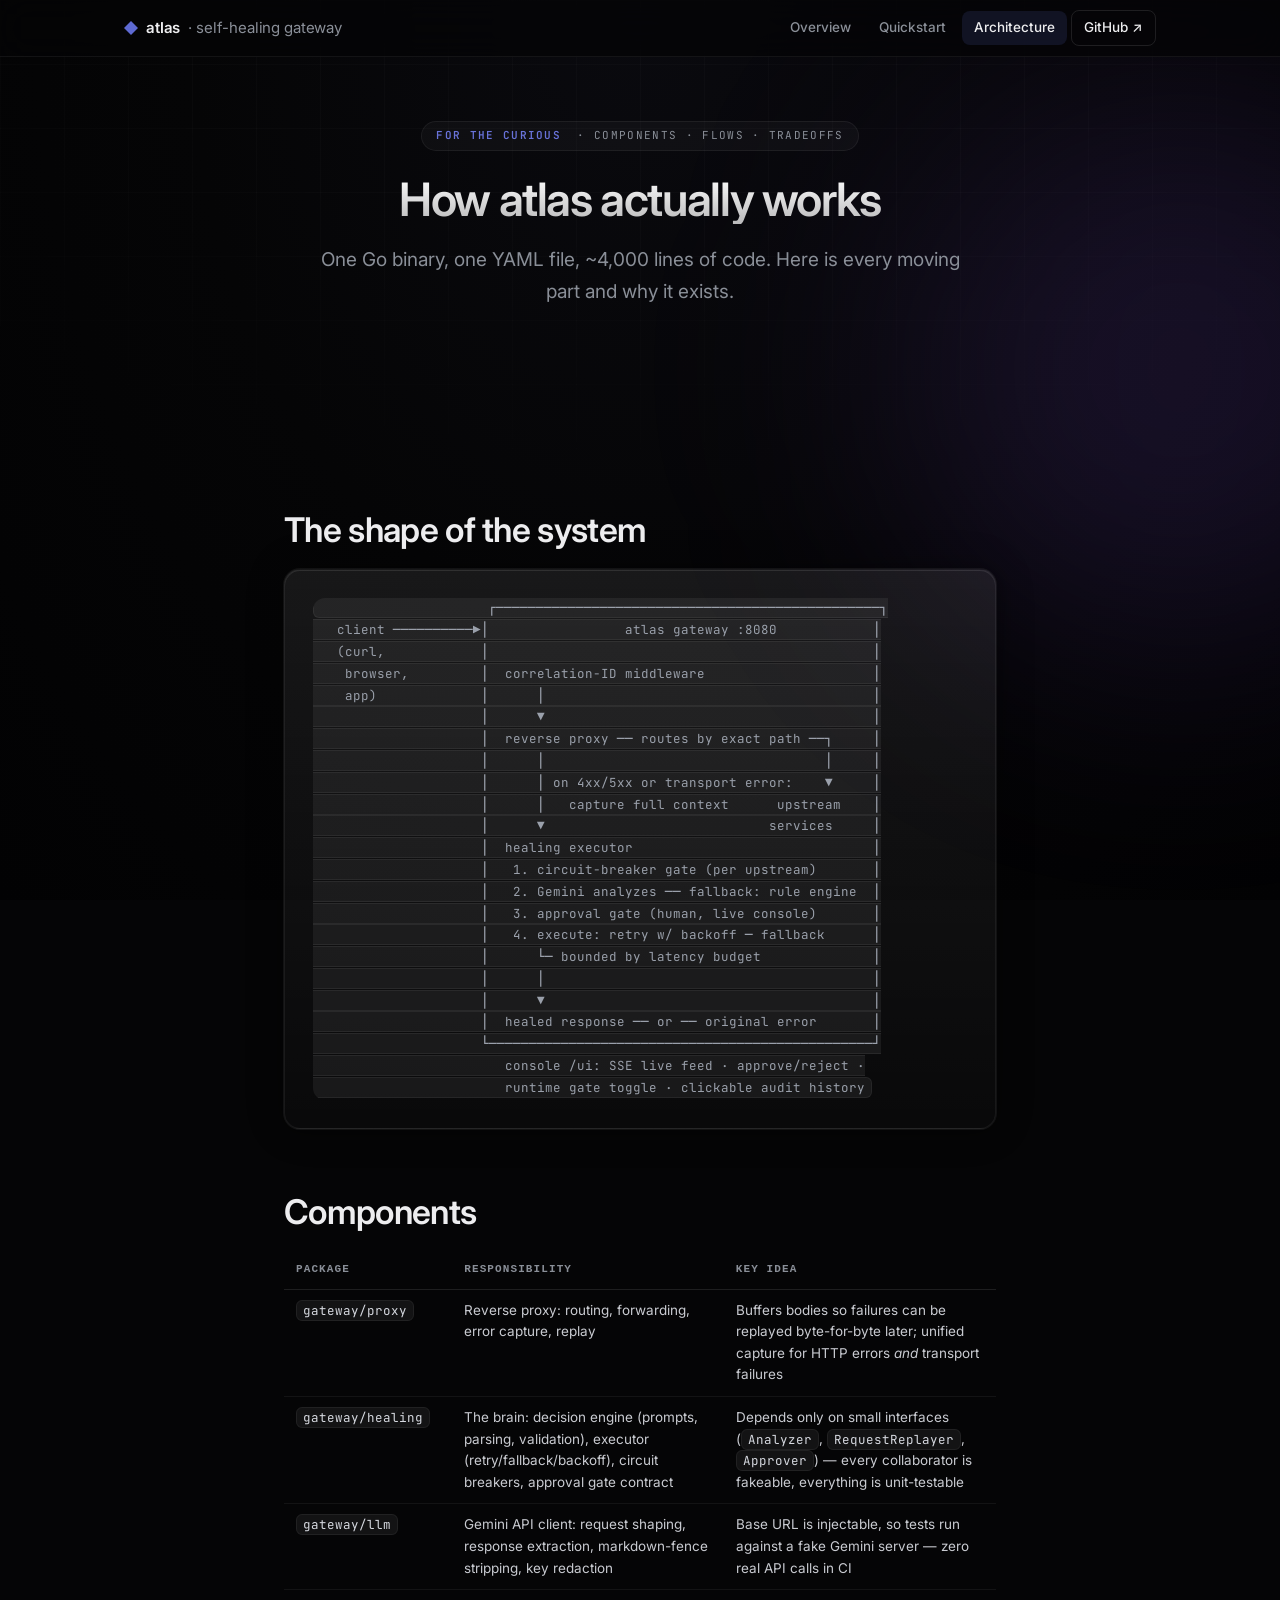
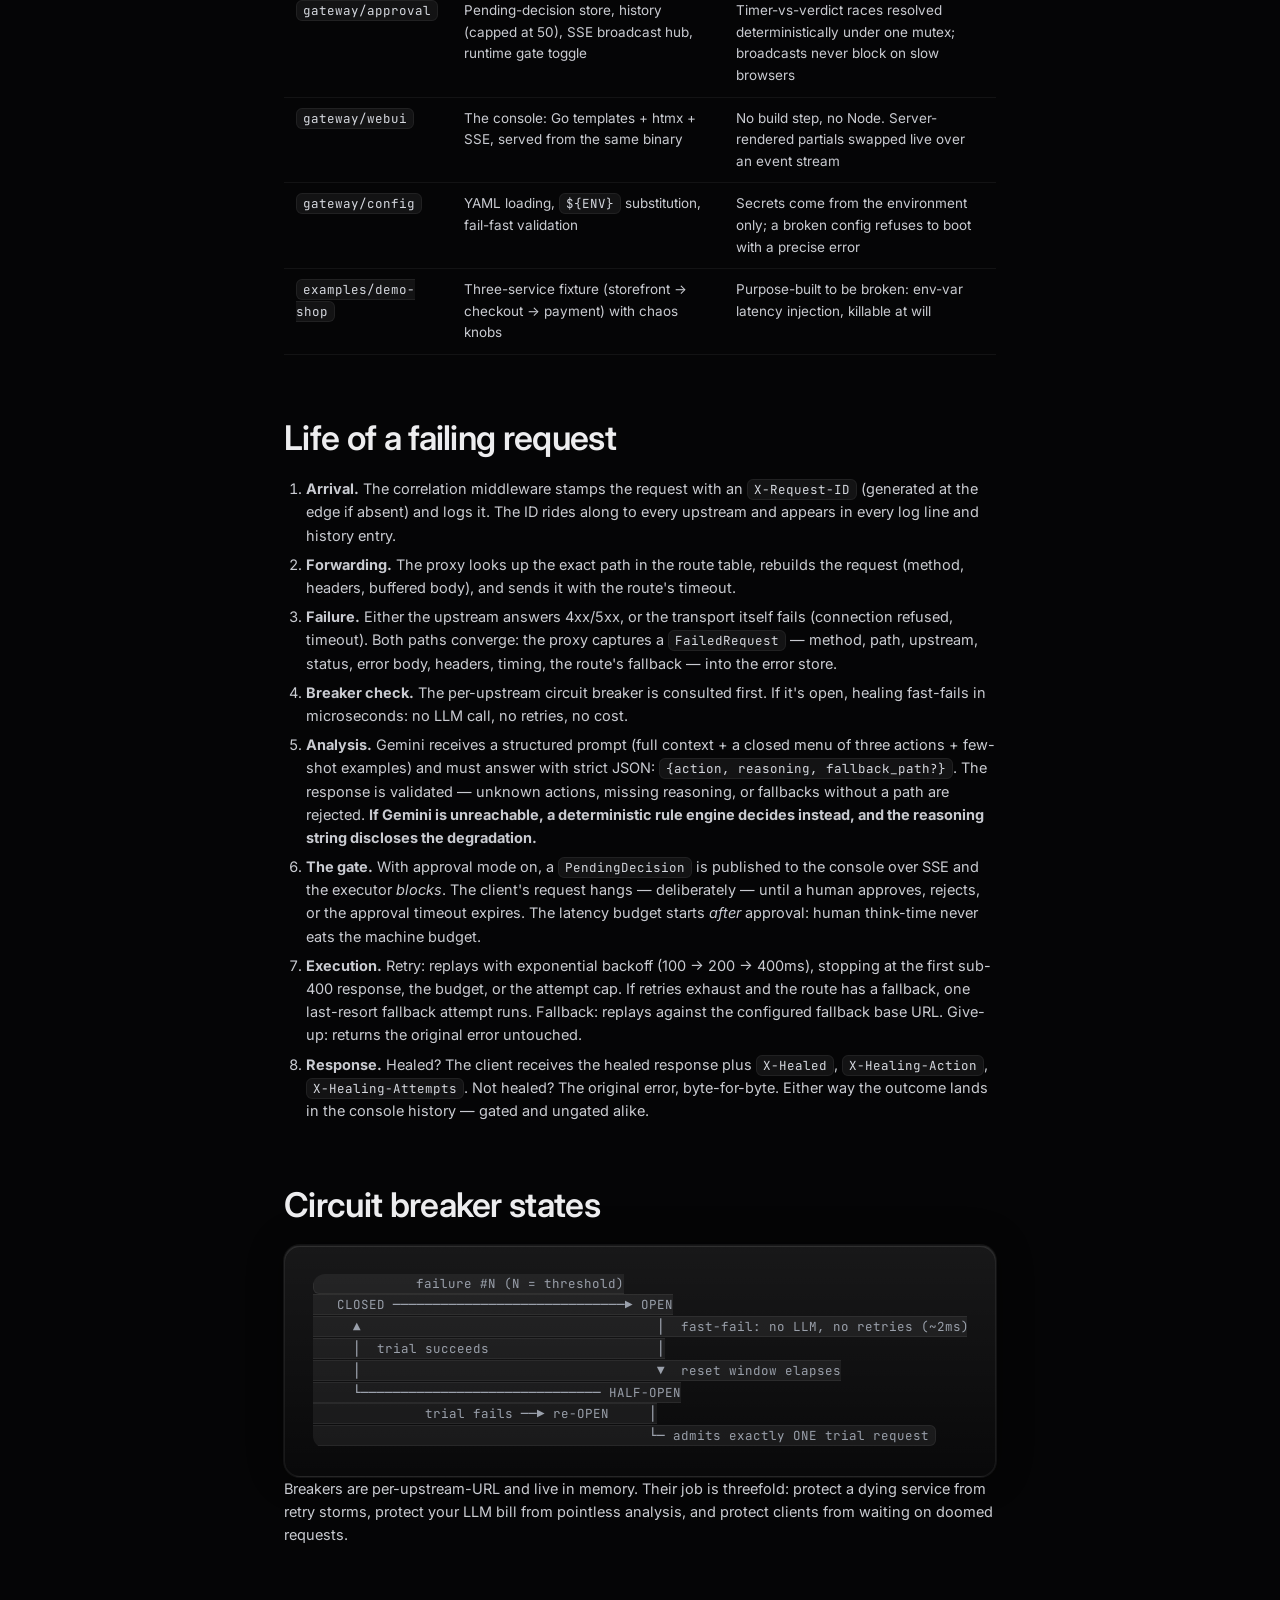
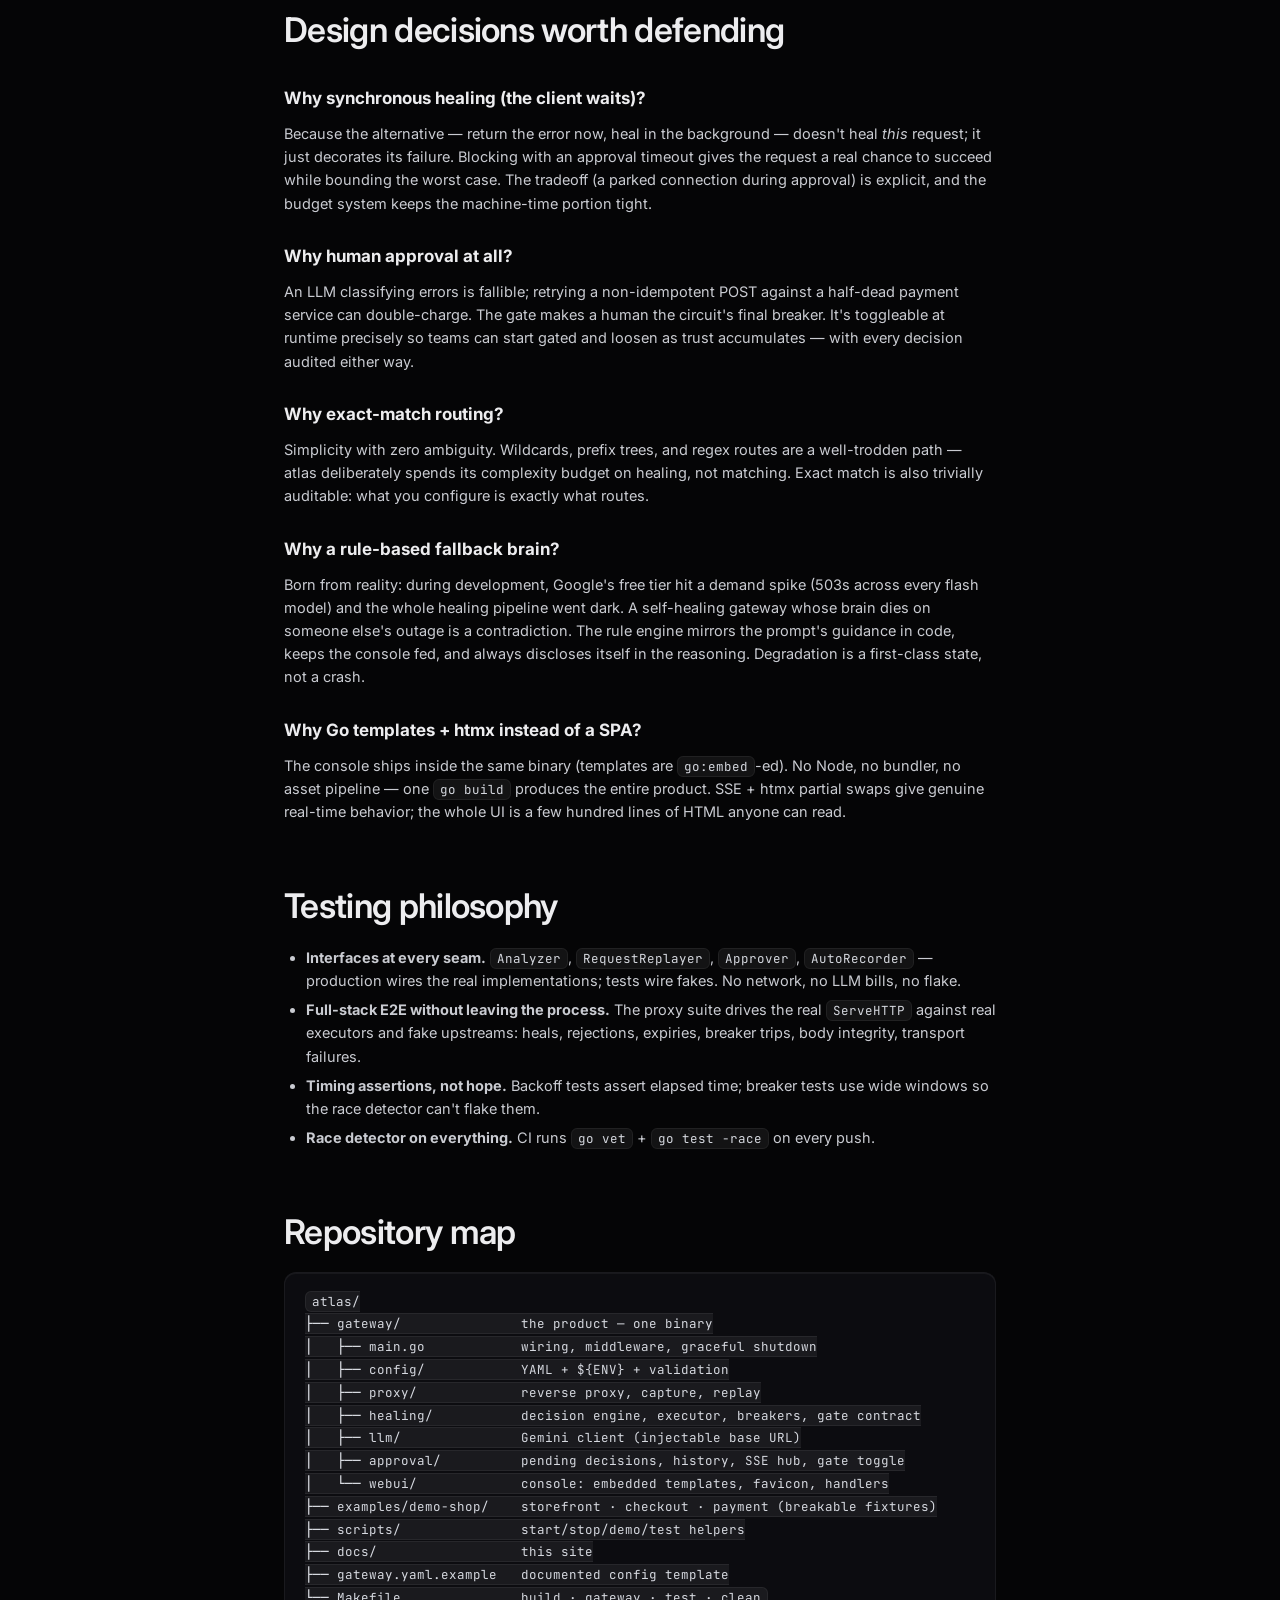
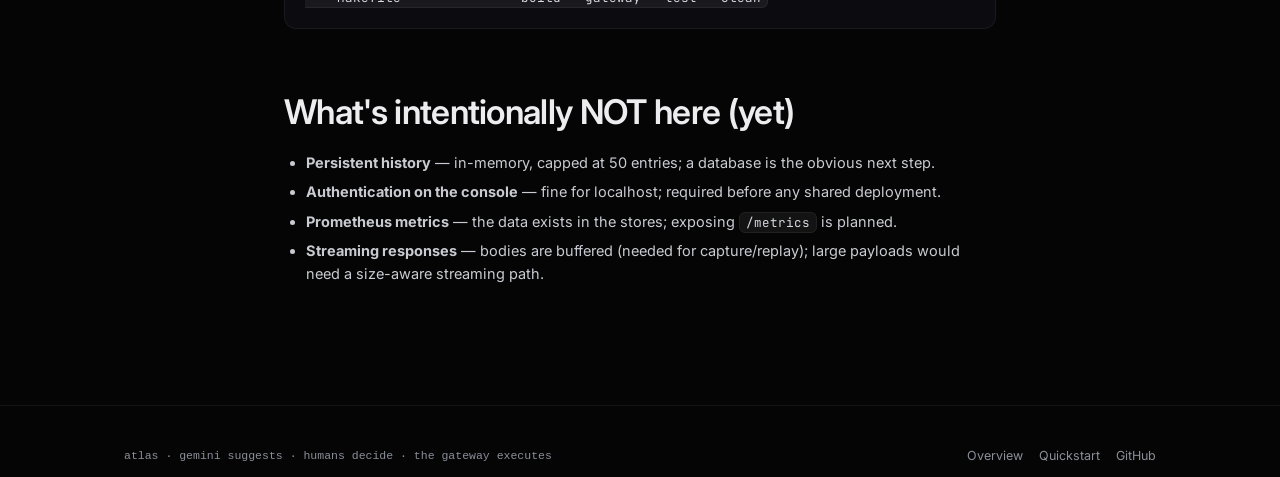
==== docs/architecture.html @ be6464c1 "add product docs site with demo video and screenshots, rewrite README, and add pages deploy workflow" ====
<!DOCTYPE html>
<html lang="en">
<head>
<meta charset="utf-8">
<meta name="viewport" content="width=device-width, initial-scale=1">
<meta name="color-scheme" content="dark">
<title>Architecture — atlas</title>
<meta name="description" content="How atlas works internally: reverse proxy, error capture, LLM analysis, the approval gate, healing execution, circuit breakers, and the design decisions behind them.">
<link rel="icon" type="image/svg+xml" href="assets/favicon.svg">
<link rel="preconnect" href="https://fonts.googleapis.com">
<link rel="preconnect" href="https://fonts.gstatic.com" crossorigin>
<link href="https://fonts.googleapis.com/css2?family=Inter:wght@400;500;600;700&family=JetBrains+Mono:wght@400;500&display=swap" rel="stylesheet">
<link rel="stylesheet" href="assets/styles.css">
</head>
<body>

<div class="blob blob-b" aria-hidden="true"></div>
<div class="grid-overlay" aria-hidden="true"></div>

<nav>
  <div class="wrap">
    <a class="brand" href="index.html">
      <svg width="14" height="14" viewBox="0 0 14 14" aria-hidden="true"><path d="M7 0 L14 7 L7 14 L0 7 Z" fill="#5E6AD2"/></svg>
      atlas <span class="dim">· self-healing gateway</span>
    </a>
    <div class="links">
      <a href="index.html">Overview</a>
      <a href="quickstart.html">Quickstart</a>
      <a href="architecture.html" class="active">Architecture</a>
      <a class="gh" href="https://github.com/RajNair06/atlas">GitHub ↗</a>
    </div>
  </div>
</nav>

<header class="hero" style="padding: 64px 0 40px">
  <div class="wrap">
    <div class="kicker"><b>for the curious</b>&nbsp;· components · flows · tradeoffs</div>
    <h1 style="font-size: clamp(30px, 4.5vw, 46px)">How atlas actually works</h1>
    <p class="sub">One Go binary, one YAML file, ~4,000 lines of code. Here is every moving part and why it exists.</p>
  </div>
</header>

<section>
  <div class="wrap prose">

    <h2>The shape of the system</h2>
    <div class="card diagram">
<pre><code>                     ┌────────────────────────────────────────────────┐
   client ──────────▶│                 atlas gateway :8080            │
   (curl,            │                                                │
    browser,         │  correlation-ID middleware                     │
    app)             │      │                                         │
                     │      ▼                                         │
                     │  reverse proxy ── routes by exact path ──┐     │
                     │      │                                   │     │
                     │      │ on 4xx/5xx or transport error:    ▼     │
                     │      │   capture full context      upstream    │
                     │      ▼                            services     │
                     │  healing executor                              │
                     │   1. circuit-breaker gate (per upstream)       │
                     │   2. Gemini analyzes ── fallback: rule engine  │
                     │   3. approval gate (human, live console)       │
                     │   4. execute: retry w/ backoff ─ fallback      │
                     │      └─ bounded by latency budget              │
                     │      │                                         │
                     │      ▼                                         │
                     │  healed response ── or ── original error       │
                     └────────────────────────────────────────────────┘
                        console /ui: SSE live feed · approve/reject ·
                        runtime gate toggle · clickable audit history</code></pre>
    </div>

    <h2>Components</h2>
    <table>
      <tr><th>Package</th><th>Responsibility</th><th>Key idea</th></tr>
      <tr><td><code>gateway/proxy</code></td><td>Reverse proxy: routing, forwarding, error capture, replay</td><td>Buffers bodies so failures can be replayed byte-for-byte later; unified capture for HTTP errors <em>and</em> transport failures</td></tr>
      <tr><td><code>gateway/healing</code></td><td>The brain: decision engine (prompts, parsing, validation), executor (retry/fallback/backoff), circuit breakers, approval gate contract</td><td>Depends only on small interfaces (<code>Analyzer</code>, <code>RequestReplayer</code>, <code>Approver</code>) — every collaborator is fakeable, everything is unit-testable</td></tr>
      <tr><td><code>gateway/llm</code></td><td>Gemini API client: request shaping, response extraction, markdown-fence stripping, key redaction</td><td>Base URL is injectable, so tests run against a fake Gemini server — zero real API calls in CI</td></tr>
      <tr><td><code>gateway/approval</code></td><td>Pending-decision store, history (capped at 50), SSE broadcast hub, runtime gate toggle</td><td>Timer-vs-verdict races resolved deterministically under one mutex; broadcasts never block on slow browsers</td></tr>
      <tr><td><code>gateway/webui</code></td><td>The console: Go templates + htmx + SSE, served from the same binary</td><td>No build step, no Node. Server-rendered partials swapped live over an event stream</td></tr>
      <tr><td><code>gateway/config</code></td><td>YAML loading, <code>${ENV}</code> substitution, fail-fast validation</td><td>Secrets come from the environment only; a broken config refuses to boot with a precise error</td></tr>
      <tr><td><code>examples/demo-shop</code></td><td>Three-service fixture (storefront → checkout → payment) with chaos knobs</td><td>Purpose-built to be broken: env-var latency injection, killable at will</td></tr>
    </table>

    <h2>Life of a failing request</h2>
    <ol>
      <li><b>Arrival.</b> The correlation middleware stamps the request with an <code>X-Request-ID</code> (generated at the edge if absent) and logs it. The ID rides along to every upstream and appears in every log line and history entry.</li>
      <li><b>Forwarding.</b> The proxy looks up the exact path in the route table, rebuilds the request (method, headers, buffered body), and sends it with the route's timeout.</li>
      <li><b>Failure.</b> Either the upstream answers 4xx/5xx, or the transport itself fails (connection refused, timeout). Both paths converge: the proxy captures a <code>FailedRequest</code> — method, path, upstream, status, error body, headers, timing, the route's fallback — into the error store.</li>
      <li><b>Breaker check.</b> The per-upstream circuit breaker is consulted first. If it's open, healing fast-fails in microseconds: no LLM call, no retries, no cost.</li>
      <li><b>Analysis.</b> Gemini receives a structured prompt (full context + a closed menu of three actions + few-shot examples) and must answer with strict JSON: <code>{action, reasoning, fallback_path?}</code>. The response is validated — unknown actions, missing reasoning, or fallbacks without a path are rejected. <b>If Gemini is unreachable, a deterministic rule engine decides instead, and the reasoning string discloses the degradation.</b></li>
      <li><b>The gate.</b> With approval mode on, a <code>PendingDecision</code> is published to the console over SSE and the executor <em>blocks</em>. The client's request hangs — deliberately — until a human approves, rejects, or the approval timeout expires. The latency budget starts <em>after</em> approval: human think-time never eats the machine budget.</li>
      <li><b>Execution.</b> Retry: replays with exponential backoff (100 → 200 → 400ms), stopping at the first sub-400 response, the budget, or the attempt cap. If retries exhaust and the route has a fallback, one last-resort fallback attempt runs. Fallback: replays against the configured fallback base URL. Give-up: returns the original error untouched.</li>
      <li><b>Response.</b> Healed? The client receives the healed response plus <code>X-Healed</code>, <code>X-Healing-Action</code>, <code>X-Healing-Attempts</code>. Not healed? The original error, byte-for-byte. Either way the outcome lands in the console history — gated and ungated alike.</li>
    </ol>

    <h2>Circuit breaker states</h2>
    <div class="card diagram">
<pre><code>            failure #N (N = threshold)
   CLOSED ─────────────────────────────▶ OPEN
     ▲                                     │  fast-fail: no LLM, no retries (~2ms)
     │  trial succeeds                     │
     │                                     ▼  reset window elapses
     └────────────────────────────── HALF-OPEN
              trial fails ──▶ re-OPEN     │
                                          └─ admits exactly ONE trial request</code></pre>
    </div>
    <p>Breakers are per-upstream-URL and live in memory. Their job is threefold: protect a dying service from retry storms, protect your LLM bill from pointless analysis, and protect clients from waiting on doomed requests.</p>

    <h2>Design decisions worth defending</h2>
    <h3>Why synchronous healing (the client waits)?</h3>
    <p>Because the alternative — return the error now, heal in the background — doesn't heal <em>this</em> request; it just decorates its failure. Blocking with an approval timeout gives the request a real chance to succeed while bounding the worst case. The tradeoff (a parked connection during approval) is explicit, and the budget system keeps the machine-time portion tight.</p>
    <h3>Why human approval at all?</h3>
    <p>An LLM classifying errors is fallible; retrying a non-idempotent POST against a half-dead payment service can double-charge. The gate makes a human the circuit's final breaker. It's toggleable at runtime precisely so teams can start gated and loosen as trust accumulates — with every decision audited either way.</p>
    <h3>Why exact-match routing?</h3>
    <p>Simplicity with zero ambiguity. Wildcards, prefix trees, and regex routes are a well-trodden path — atlas deliberately spends its complexity budget on healing, not matching. Exact match is also trivially auditable: what you configure is exactly what routes.</p>
    <h3>Why a rule-based fallback brain?</h3>
    <p>Born from reality: during development, Google's free tier hit a demand spike (503s across every flash model) and the whole healing pipeline went dark. A self-healing gateway whose brain dies on someone else's outage is a contradiction. The rule engine mirrors the prompt's guidance in code, keeps the console fed, and always discloses itself in the reasoning. Degradation is a first-class state, not a crash.</p>
    <h3>Why Go templates + htmx instead of a SPA?</h3>
    <p>The console ships inside the same binary (templates are <code>go:embed</code>-ed). No Node, no bundler, no asset pipeline — one <code>go build</code> produces the entire product. SSE + htmx partial swaps give genuine real-time behavior; the whole UI is a few hundred lines of HTML anyone can read.</p>

    <h2>Testing philosophy</h2>
    <ul>
      <li><b>Interfaces at every seam.</b> <code>Analyzer</code>, <code>RequestReplayer</code>, <code>Approver</code>, <code>AutoRecorder</code> — production wires the real implementations; tests wire fakes. No network, no LLM bills, no flake.</li>
      <li><b>Full-stack E2E without leaving the process.</b> The proxy suite drives the real <code>ServeHTTP</code> against real executors and fake upstreams: heals, rejections, expiries, breaker trips, body integrity, transport failures.</li>
      <li><b>Timing assertions, not hope.</b> Backoff tests assert elapsed time; breaker tests use wide windows so the race detector can't flake them.</li>
      <li><b>Race detector on everything.</b> CI runs <code>go vet</code> + <code>go test -race</code> on every push.</li>
    </ul>

    <h2>Repository map</h2>
<pre><code>atlas/
├── gateway/               the product — one binary
│   ├── main.go            wiring, middleware, graceful shutdown
│   ├── config/            YAML + ${ENV} + validation
│   ├── proxy/             reverse proxy, capture, replay
│   ├── healing/           decision engine, executor, breakers, gate contract
│   ├── llm/               Gemini client (injectable base URL)
│   ├── approval/          pending decisions, history, SSE hub, gate toggle
│   └── webui/             console: embedded templates, favicon, handlers
├── examples/demo-shop/    storefront · checkout · payment (breakable fixtures)
├── scripts/               start/stop/demo/test helpers
├── docs/                  this site
├── gateway.yaml.example   documented config template
└── Makefile               build · gateway · test · clean</code></pre>

    <h2>What's intentionally NOT here (yet)</h2>
    <ul>
      <li><b>Persistent history</b> — in-memory, capped at 50 entries; a database is the obvious next step.</li>
      <li><b>Authentication on the console</b> — fine for localhost; required before any shared deployment.</li>
      <li><b>Prometheus metrics</b> — the data exists in the stores; exposing <code>/metrics</code> is planned.</li>
      <li><b>Streaming responses</b> — bodies are buffered (needed for capture/replay); large payloads would need a size-aware streaming path.</li>
    </ul>

  </div>
</section>

<footer>
  <div class="wrap">
    <p>atlas · gemini suggests · humans decide · the gateway executes</p>
    <div class="links">
      <a href="index.html">Overview</a>
      <a href="quickstart.html">Quickstart</a>
      <a href="https://github.com/RajNair06/atlas">GitHub</a>
    </div>
  </div>
</footer>

</body>
</html>
---- docs/assets/styles.css ----
/* atlas docs — shared design system (Linear-inspired dark) */
:root {
  --base: #050506;
  --panel: #0a0a0f;
  --deep: #020203;
  --ink: #EDEDEF;
  --muted: #8A8F98;
  --accent: #5E6AD2;
  --accent-bright: #6872D9;
  --hairline: rgba(255, 255, 255, 0.06);
  --hairline-strong: rgba(255, 255, 255, 0.10);
  --healed: #57C98A;
  --failed: #E8736D;
  --rejected: #D9A441;
  --violet: #8B5CF6;
  --ease: cubic-bezier(.16, 1, .3, 1);
}

* { box-sizing: border-box; margin: 0; padding: 0; }

html { scroll-behavior: smooth; }

body {
  font-family: 'Inter', system-ui, -apple-system, sans-serif;
  background-color: var(--base);
  background-image: radial-gradient(ellipse at top, #0a0a0f 0%, #050506 50%, #020203 100%);
  background-attachment: fixed;
  color: var(--ink);
  line-height: 1.6;
  -webkit-font-smoothing: antialiased;
}

/* ambient blobs */
.blob { position: fixed; border-radius: 9999px; filter: blur(130px); pointer-events: none; z-index: 0; }
.blob-a { width: 640px; height: 640px; top: -220px; left: -140px; background: rgba(94,106,210,.20); animation: float-a 9s ease-in-out infinite alternate; }
.blob-b { width: 560px; height: 560px; top: 10%; right: -180px; background: rgba(139,92,246,.14); animation: float-b 10s ease-in-out infinite alternate; }
@keyframes float-a { to { transform: translate3d(48px, 32px, 0) scale(1.06); } }
@keyframes float-b { to { transform: translate3d(-40px, 48px, 0) scale(1.04); } }

.grid-overlay {
  position: fixed; inset: 0; z-index: 0; pointer-events: none;
  background-image:
    linear-gradient(rgba(255,255,255,0.02) 1px, transparent 1px),
    linear-gradient(90deg, rgba(255,255,255,0.02) 1px, transparent 1px);
  background-size: 64px 64px;
  -webkit-mask-image: radial-gradient(ellipse 90% 60% at 50% 0%, black 40%, transparent 100%);
  mask-image: radial-gradient(ellipse 90% 60% at 50% 0%, black 40%, transparent 100%);
}

.wrap { position: relative; z-index: 1; max-width: 1080px; margin: 0 auto; padding: 0 24px; }

/* nav */
nav {
  position: sticky; top: 0; z-index: 40;
  border-bottom: 1px solid var(--hairline);
  background: rgba(5,5,6,.72);
  backdrop-filter: blur(16px); -webkit-backdrop-filter: blur(16px);
}
nav .wrap { display: flex; align-items: center; gap: 20px; height: 56px; }
.brand { display: flex; align-items: center; gap: 8px; font-weight: 600; font-size: 15px; letter-spacing: -0.01em; text-decoration: none; color: var(--ink); }
.brand span.dim { color: var(--muted); font-weight: 400; }
nav .links { margin-left: auto; display: flex; gap: 4px; align-items: center; }
nav .links a {
  color: var(--muted); text-decoration: none; font-size: 13.5px; font-weight: 500;
  padding: 6px 12px; border-radius: 8px; transition: color .2s var(--ease), background .2s var(--ease);
}
nav .links a:hover { color: var(--ink); background: rgba(255,255,255,.05); }
nav .links a.active { color: var(--ink); background: rgba(94,106,210,.14); }
nav .gh {
  border: 1px solid var(--hairline-strong); color: var(--ink) !important;
}

/* hero */
header.hero { padding: 96px 0 72px; text-align: center; }
.kicker {
  display: inline-flex; align-items: center; gap: 8px;
  font-family: ui-monospace, 'JetBrains Mono', monospace; font-size: 11px; letter-spacing: .12em; text-transform: uppercase;
  color: var(--muted); border: 1px solid var(--hairline); border-radius: 9999px; padding: 5px 14px; margin-bottom: 24px;
  background: rgba(255,255,255,.03);
}
.kicker b { color: var(--accent-bright); font-weight: 600; }
h1 {
  font-size: clamp(36px, 6vw, 64px); font-weight: 600; letter-spacing: -0.03em; line-height: 1.08;
  background: linear-gradient(180deg, #fff 0%, rgba(255,255,255,.72) 100%);
  -webkit-background-clip: text; background-clip: text; color: transparent;
  max-width: 850px; margin: 0 auto 20px;
}
h1 em {
  font-style: normal;
  background: linear-gradient(90deg, #7C87E8, #A78BFA, #7C87E8);
  -webkit-background-clip: text; background-clip: text; color: transparent;
}
.sub { color: var(--muted); font-size: clamp(16px, 2vw, 19px); max-width: 640px; margin: 0 auto 36px; line-height: 1.65; }
.cta-row { display: flex; gap: 12px; justify-content: center; flex-wrap: wrap; }
.btn {
  display: inline-flex; align-items: center; gap: 8px; text-decoration: none;
  font-size: 14px; font-weight: 500; padding: 11px 22px; border-radius: 10px;
  transition: transform .2s var(--ease), box-shadow .25s var(--ease), background .2s var(--ease);
}
.btn:active { transform: scale(.98); }
.btn-primary {
  background: var(--accent); color: #fff;
  box-shadow: 0 0 0 1px rgba(94,106,210,.5), 0 4px 12px rgba(94,106,210,.3), inset 0 1px 0 rgba(255,255,255,.2);
}
.btn-primary:hover { background: var(--accent-bright); box-shadow: 0 0 0 1px rgba(94,106,210,.6), 0 6px 18px rgba(94,106,210,.4), inset 0 1px 0 rgba(255,255,255,.2); }
.btn-ghost { background: rgba(255,255,255,.05); color: var(--ink); border: 1px solid var(--hairline); }
.btn-ghost:hover { background: rgba(255,255,255,.08); border-color: var(--hairline-strong); }

.chips { display: flex; gap: 8px; justify-content: center; flex-wrap: wrap; margin-top: 40px; }
.chip {
  font-family: ui-monospace, monospace; font-size: 11px; color: var(--muted);
  background: rgba(255,255,255,.04); border: 1px solid var(--hairline);
  padding: 4px 12px; border-radius: 9999px;
}

/* sections */
section { padding: 64px 0; border-top: 1px solid var(--hairline); }
section:first-of-type { border-top: none; }
h2 { font-size: clamp(24px, 3.4vw, 34px); font-weight: 600; letter-spacing: -0.02em; margin-bottom: 12px; }
h2 .num { font-family: ui-monospace, monospace; font-size: 13px; color: var(--accent-bright); letter-spacing: .1em; display: block; margin-bottom: 10px; text-transform: uppercase; }
.lede { color: var(--muted); max-width: 640px; margin-bottom: 36px; font-size: 15.5px; }

/* cards */
.card {
  background: linear-gradient(180deg, rgba(255,255,255,.08), rgba(255,255,255,.02));
  border: 1px solid var(--hairline); border-radius: 16px;
  box-shadow: 0 0 0 1px rgba(255,255,255,.06), 0 2px 20px rgba(0,0,0,.4), 0 0 40px rgba(0,0,0,.2), inset 0 1px 0 rgba(255,255,255,.1);
  transition: border-color .25s var(--ease), transform .25s var(--ease), box-shadow .25s var(--ease);
}
.card:hover { border-color: var(--hairline-strong); transform: translateY(-3px); box-shadow: 0 0 0 1px rgba(255,255,255,.1), 0 8px 40px rgba(0,0,0,.5), 0 0 80px rgba(94,106,210,.08), inset 0 1px 0 rgba(255,255,255,.1); }

/* video + screenshots */
.video-frame { padding: 10px; border-radius: 20px; }
.video-frame video { width: 100%; border-radius: 12px; display: block; border: 1px solid var(--hairline); background: #000; }
.shot-grid { display: grid; grid-template-columns: repeat(12, 1fr); gap: 16px; margin-top: 24px; }
.shot { overflow: hidden; }
.shot img { width: 100%; display: block; border-radius: 12px; border: 1px solid var(--hairline); }
.shot .cap { padding: 14px 16px 4px; }
.shot .cap b { display: block; font-size: 13.5px; margin-bottom: 3px; }
.shot .cap span { font-size: 12.5px; color: var(--muted); }
.shot-hero { grid-column: span 12; }
.shot-half { grid-column: span 6; }
@media (max-width: 760px) { .shot-half { grid-column: span 12; } }

/* steps */
.steps { display: grid; grid-template-columns: repeat(auto-fit, minmax(220px, 1fr)); gap: 16px; }
.step { padding: 24px; }
.step .n {
  width: 30px; height: 30px; border-radius: 9px; display: flex; align-items: center; justify-content: center;
  background: rgba(94,106,210,.15); border: 1px solid rgba(94,106,210,.35); color: #A5ACF5;
  font-family: ui-monospace, monospace; font-size: 13px; font-weight: 600; margin-bottom: 14px;
}
.step b { display: block; font-size: 14.5px; margin-bottom: 6px; }
.step p { font-size: 13px; color: var(--muted); line-height: 1.6; }

/* feature grid */
.features { display: grid; grid-template-columns: repeat(auto-fit, minmax(280px, 1fr)); gap: 16px; }
.feature { padding: 24px; }
.feature .ico { font-size: 20px; margin-bottom: 12px; display: block; }
.feature b { display: block; font-size: 14.5px; margin-bottom: 6px; }
.feature p { font-size: 13px; color: var(--muted); }

/* plain english / analogy */
.analogy { padding: 32px; display: grid; grid-template-columns: 1fr 1fr; gap: 28px; }
@media (max-width: 760px) { .analogy { grid-template-columns: 1fr; } }
.analogy h3 { font-size: 15px; margin-bottom: 12px; color: var(--accent-bright); font-family: ui-monospace, monospace; text-transform: uppercase; letter-spacing: .1em; font-weight: 500; }
.analogy p { font-size: 14px; color: var(--muted); margin-bottom: 10px; }
.analogy b { color: var(--ink); }

/* stats */
.stats { display: grid; grid-template-columns: repeat(auto-fit, minmax(150px, 1fr)); gap: 16px; }
.stat { padding: 24px; text-align: center; }
.stat b { display: block; font-size: 30px; font-weight: 600; letter-spacing: -0.02em; background: linear-gradient(180deg,#fff,rgba(255,255,255,.7)); -webkit-background-clip: text; background-clip: text; color: transparent; }
.stat span { font-size: 12px; color: var(--muted); font-family: ui-monospace, monospace; text-transform: uppercase; letter-spacing: .08em; }

/* prose (quickstart/architecture) */
.prose { max-width: 760px; }
.prose h2 { margin-top: 56px; }
.prose h3 { font-size: 17px; margin: 28px 0 10px; }
.prose p { color: #C9CBD1; font-size: 14.5px; margin-bottom: 14px; }
.prose ul, .prose ol { color: #C9CBD1; font-size: 14.5px; margin: 0 0 16px 22px; }
.prose li { margin-bottom: 6px; }
.prose a { color: var(--accent-bright); text-decoration: none; }
.prose a:hover { text-decoration: underline; }
.prose code { font-family: ui-monospace, 'JetBrains Mono', monospace; font-size: 12.5px; background: rgba(255,255,255,.06); border: 1px solid var(--hairline); padding: 1px 6px; border-radius: 6px; color: #D6D9E0; }
pre {
  background: #0c0c10; border: 1px solid var(--hairline); border-radius: 12px;
  padding: 18px 20px; overflow-x: auto; margin: 0 0 20px;
  box-shadow: inset 0 1px 0 rgba(255,255,255,.05);
}
pre code { background: none; border: none; padding: 0; font-size: 12.8px; line-height: 1.7; color: #D6D9E0; }
pre .c { color: #6b7078; }
pre .k { color: #A5ACF5; }

/* tables */
table { width: 100%; border-collapse: collapse; margin: 0 0 24px; font-size: 13.5px; }
th { text-align: left; font-family: ui-monospace, monospace; font-size: 11px; text-transform: uppercase; letter-spacing: .1em; color: var(--muted); padding: 10px 12px; border-bottom: 1px solid var(--hairline-strong); }
td { padding: 10px 12px; border-bottom: 1px solid var(--hairline); color: #C9CBD1; vertical-align: top; }
td code { font-size: 12px; }

/* callout */
.note {
  border-left: 2px solid var(--accent); background: rgba(94,106,210,.07);
  border-radius: 0 12px 12px 0; padding: 14px 18px; margin: 0 0 20px;
  font-size: 13.5px; color: #C9CBD1;
}
.note b { color: var(--ink); }

/* diagram */
.diagram { padding: 28px; overflow-x: auto; }
.diagram pre { background: none; border: none; box-shadow: none; padding: 0; margin: 0; }
.diagram pre code { color: #9AA0AB; font-size: 12.5px; line-height: 1.55; }

/* footer */
footer { border-top: 1px solid var(--hairline); padding: 40px 0 56px; margin-top: 40px; }
footer .wrap { display: flex; justify-content: space-between; gap: 16px; flex-wrap: wrap; align-items: center; }
footer p { font-family: ui-monospace, monospace; font-size: 11.5px; color: var(--muted); }
footer .links { display: flex; gap: 16px; }
footer a { color: var(--muted); font-size: 12.5px; text-decoration: none; }
footer a:hover { color: var(--ink); }

@media (prefers-reduced-motion: reduce) {
  .blob-a, .blob-b { animation: none; }
  * { transition-duration: .01ms !important; animation-duration: .01ms !important; }
}
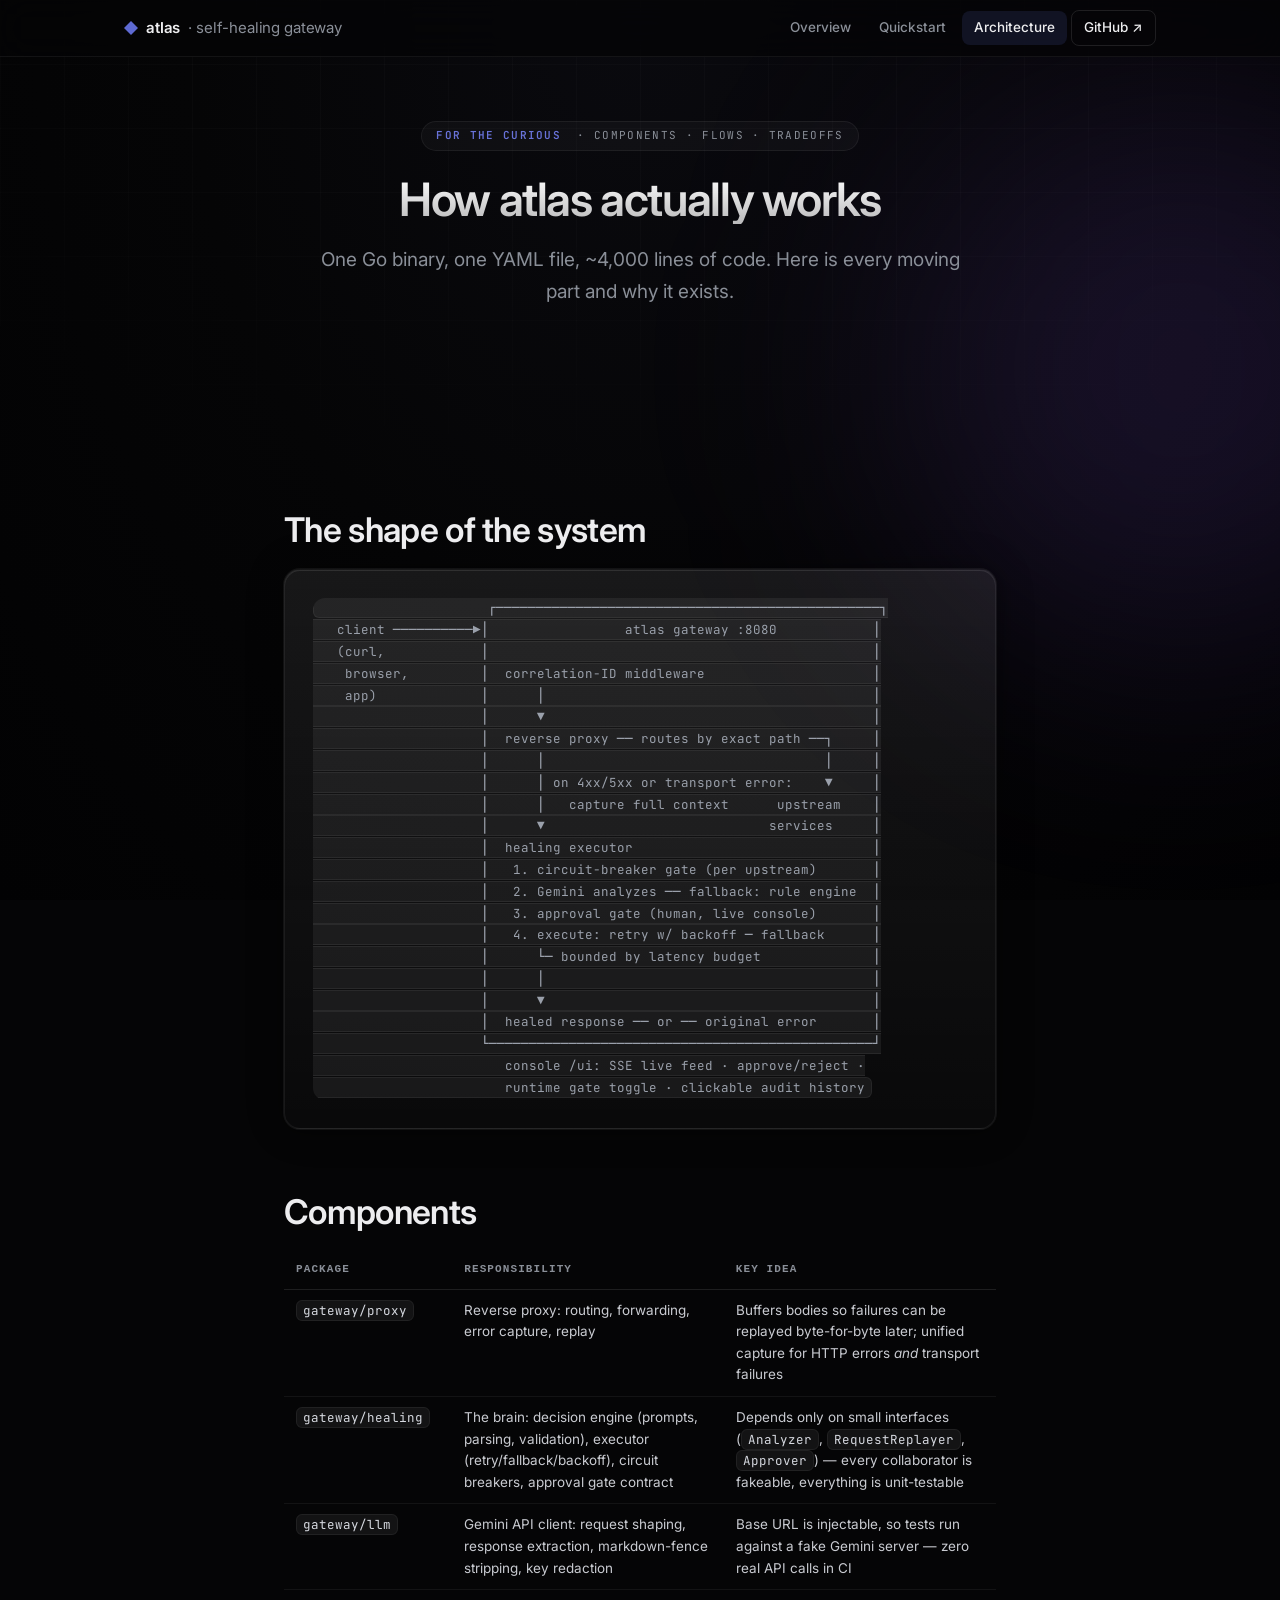
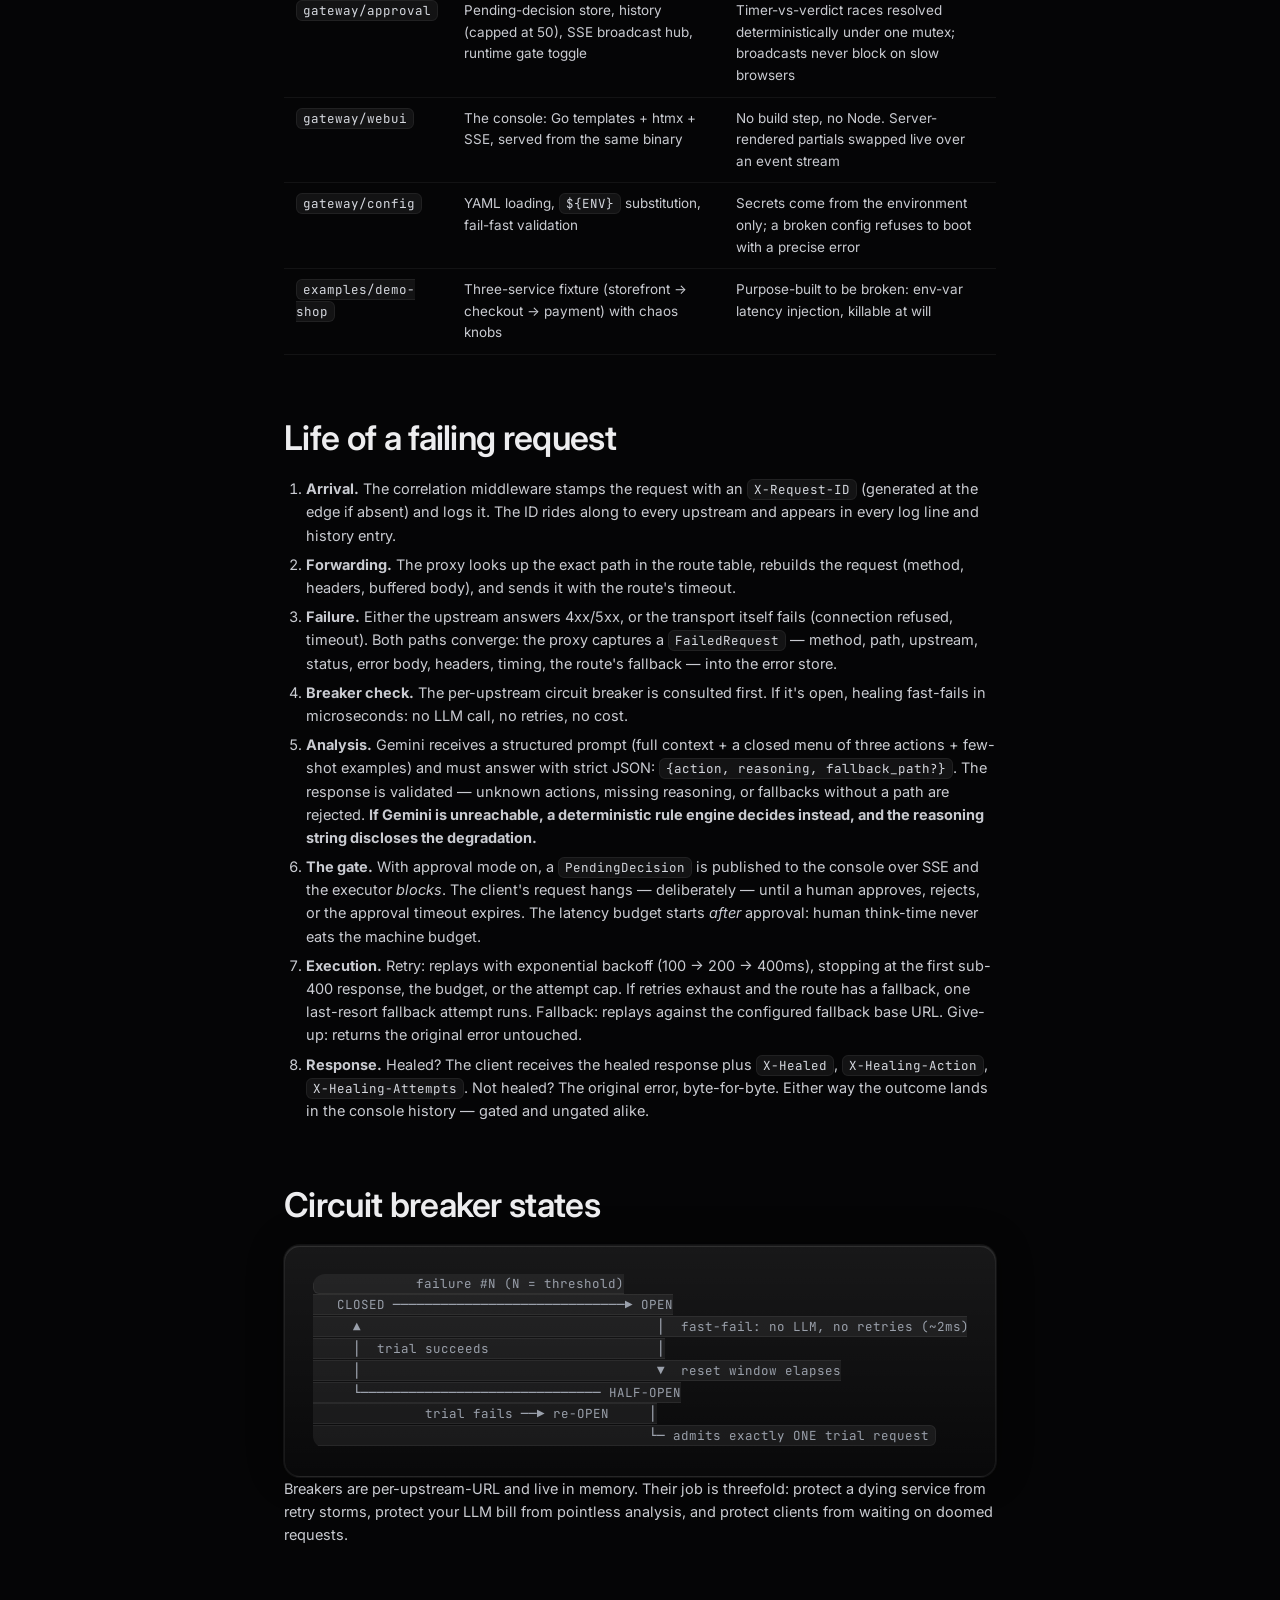
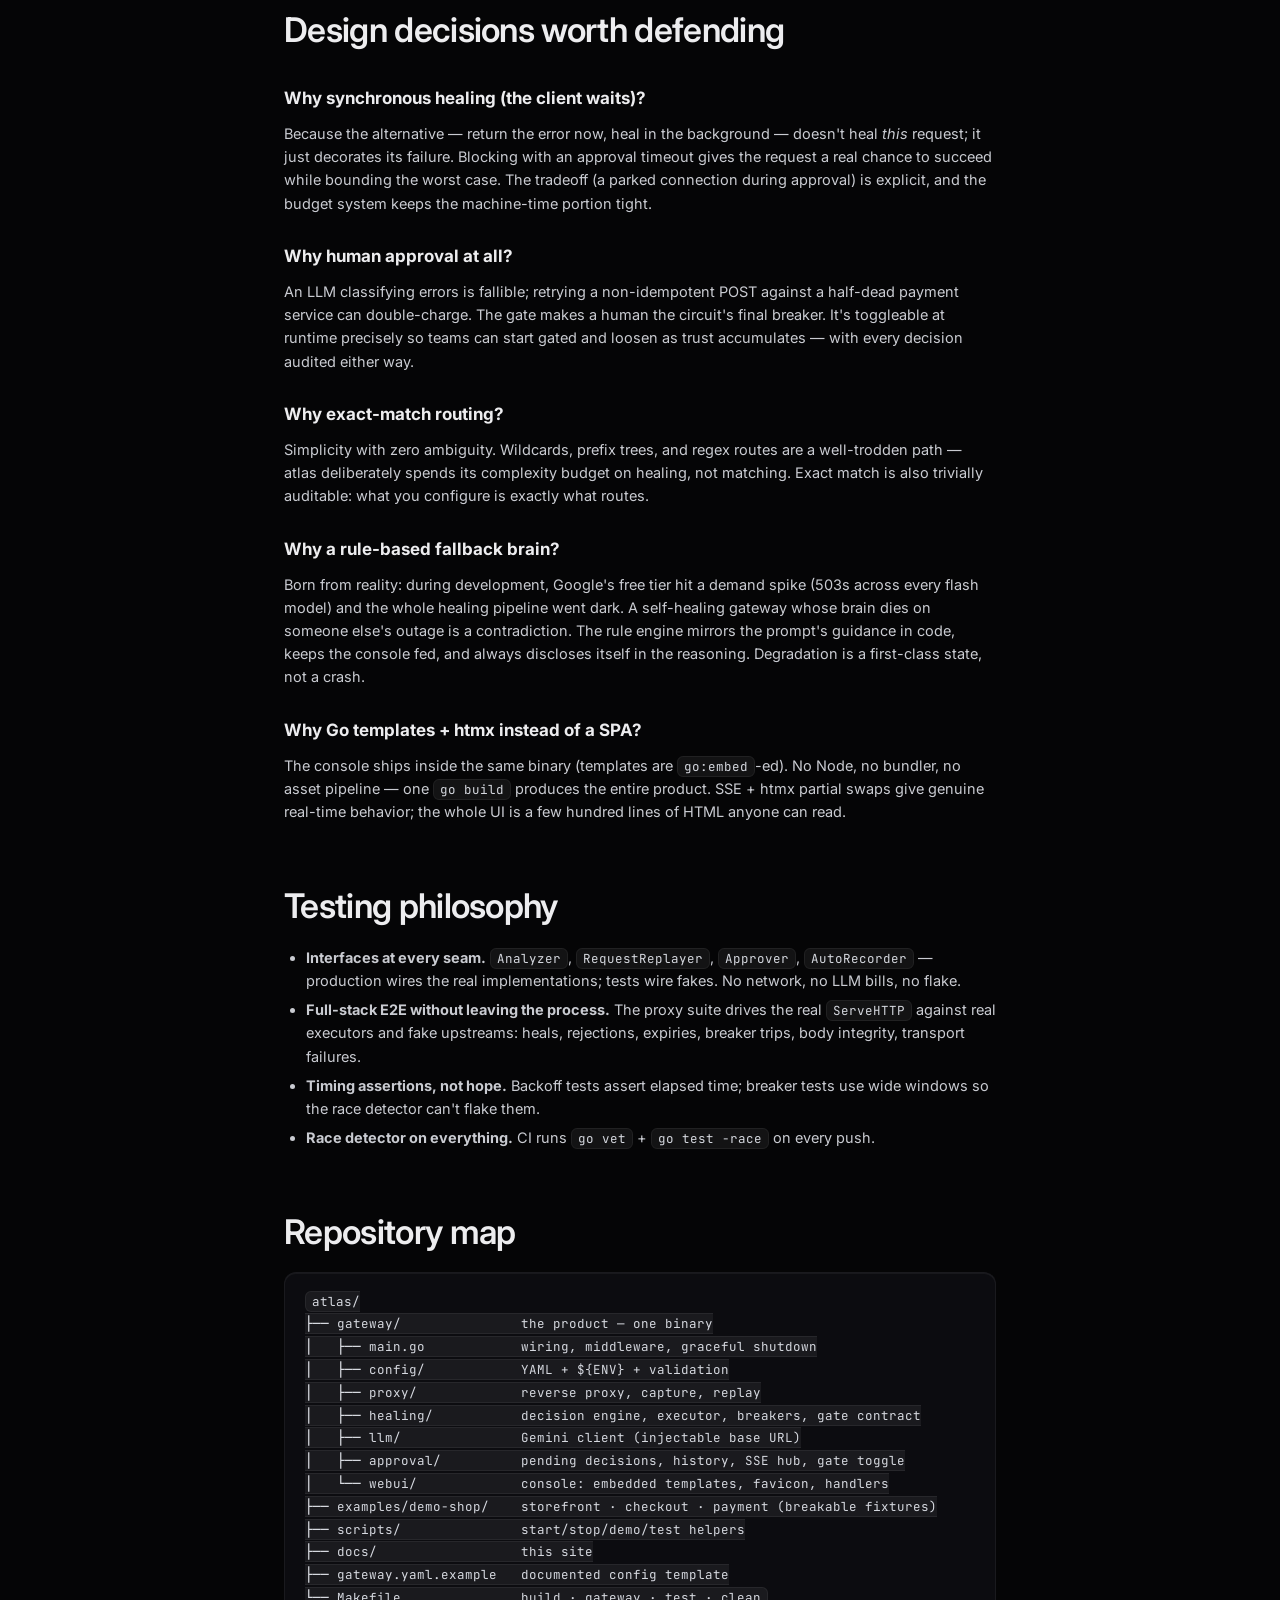
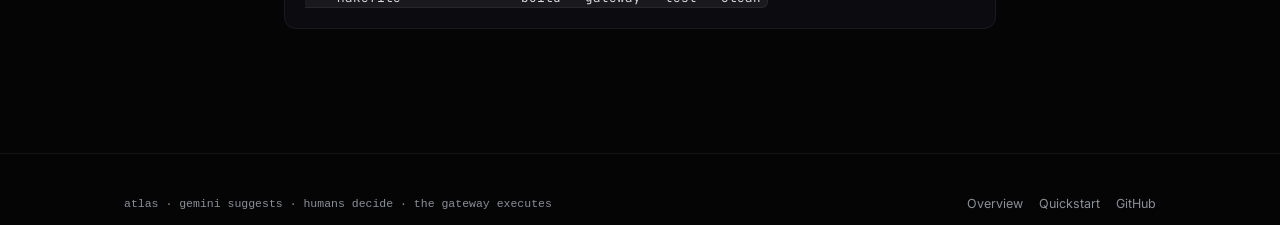
==== commit 1539bc98: "remove roadmap and learning scaffolding and drop incomplete-feature language from README and docs" ====
--- a/docs/architecture.html
+++ b/docs/architecture.html
@@ -143,14 +143,6 @@
 ├── gateway.yaml.example   documented config template
 └── Makefile               build · gateway · test · clean</code></pre>
 
-    <h2>What's intentionally NOT here (yet)</h2>
-    <ul>
-      <li><b>Persistent history</b> — in-memory, capped at 50 entries; a database is the obvious next step.</li>
-      <li><b>Authentication on the console</b> — fine for localhost; required before any shared deployment.</li>
-      <li><b>Prometheus metrics</b> — the data exists in the stores; exposing <code>/metrics</code> is planned.</li>
-      <li><b>Streaming responses</b> — bodies are buffered (needed for capture/replay); large payloads would need a size-aware streaming path.</li>
-    </ul>
-
   </div>
 </section>
 
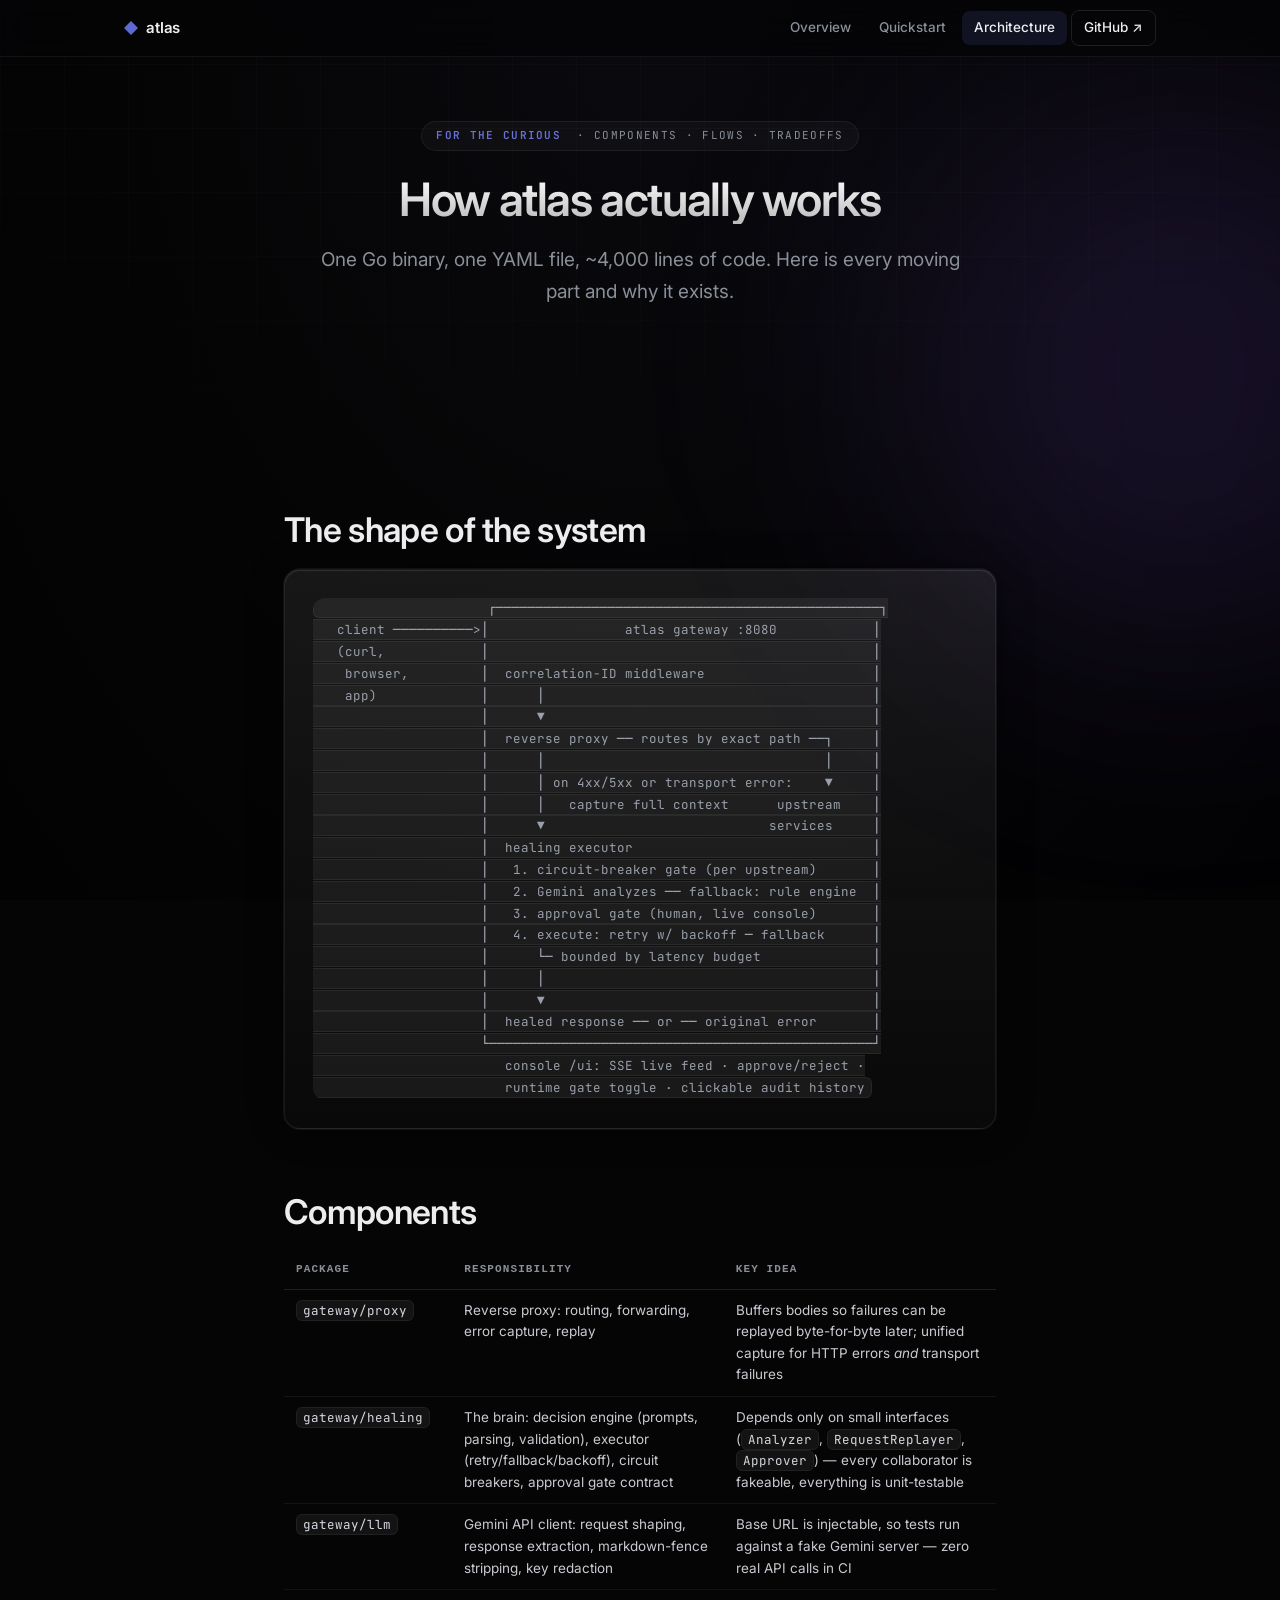
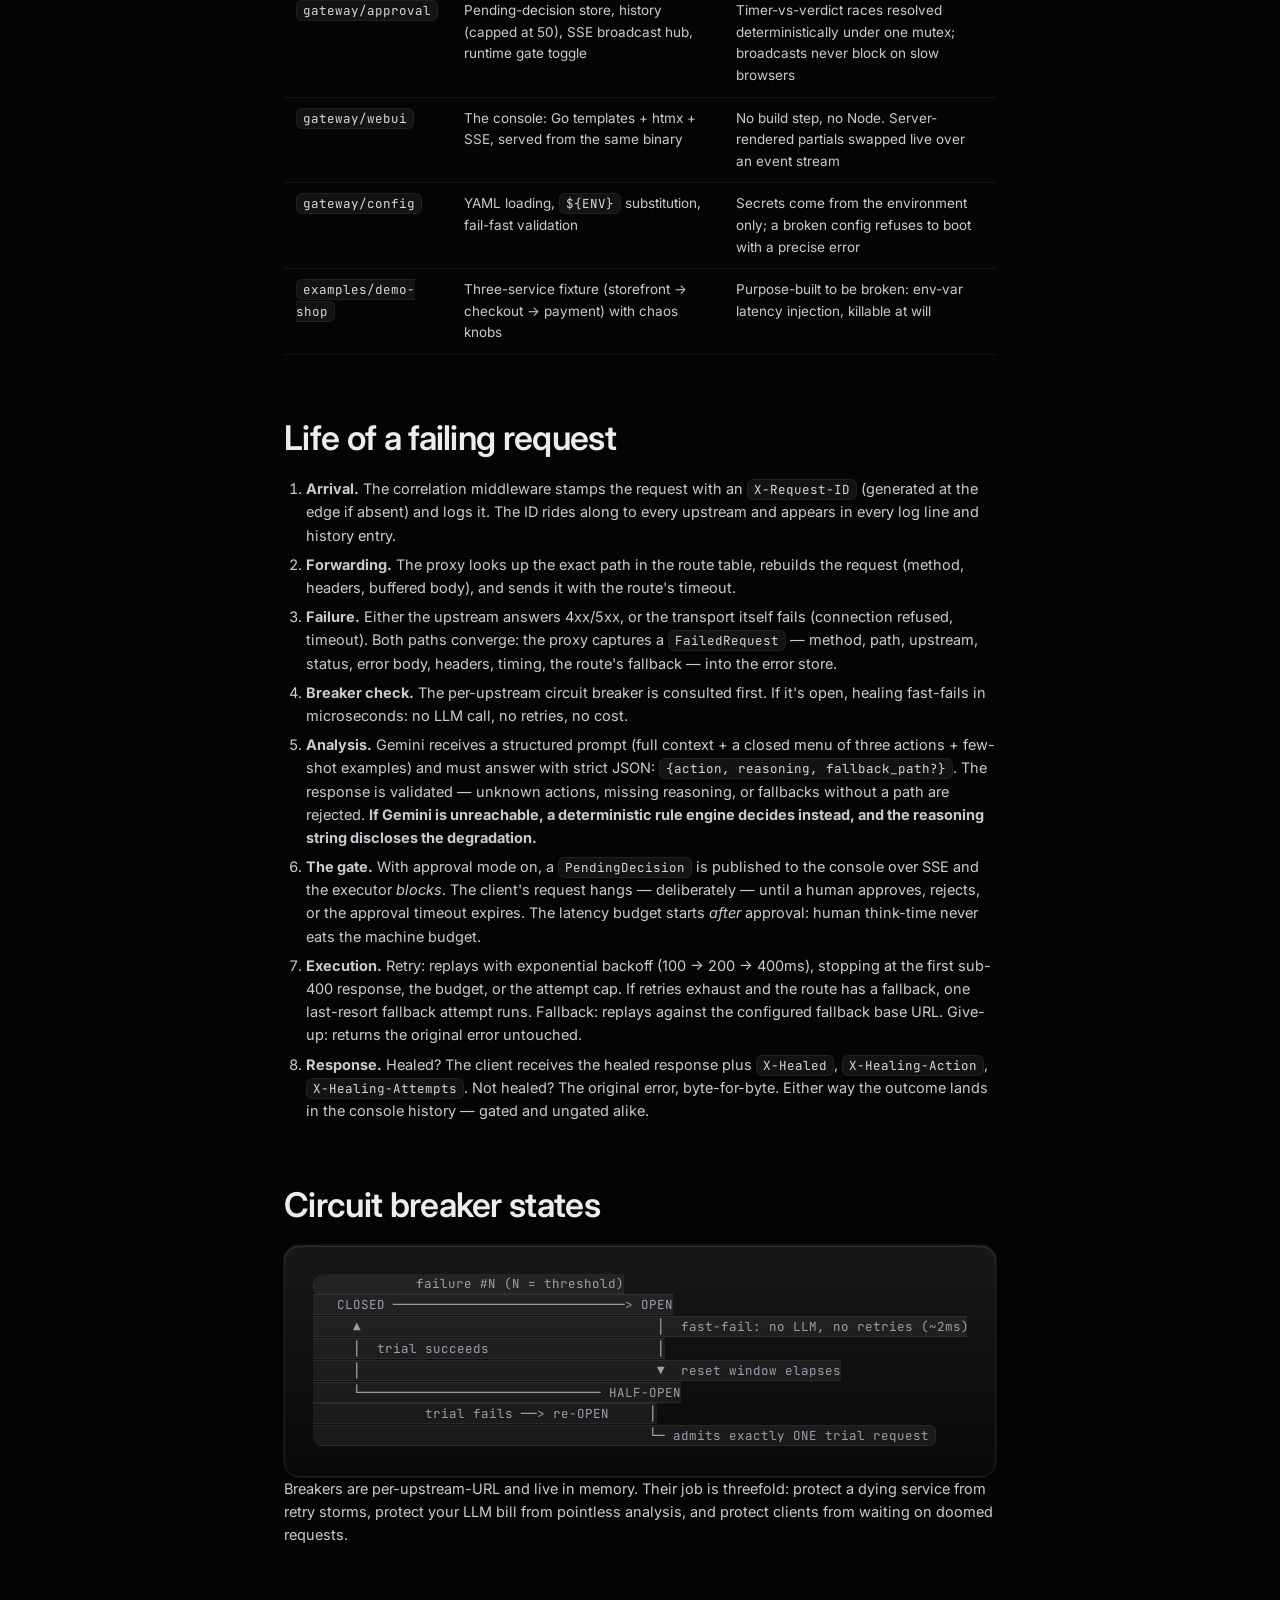
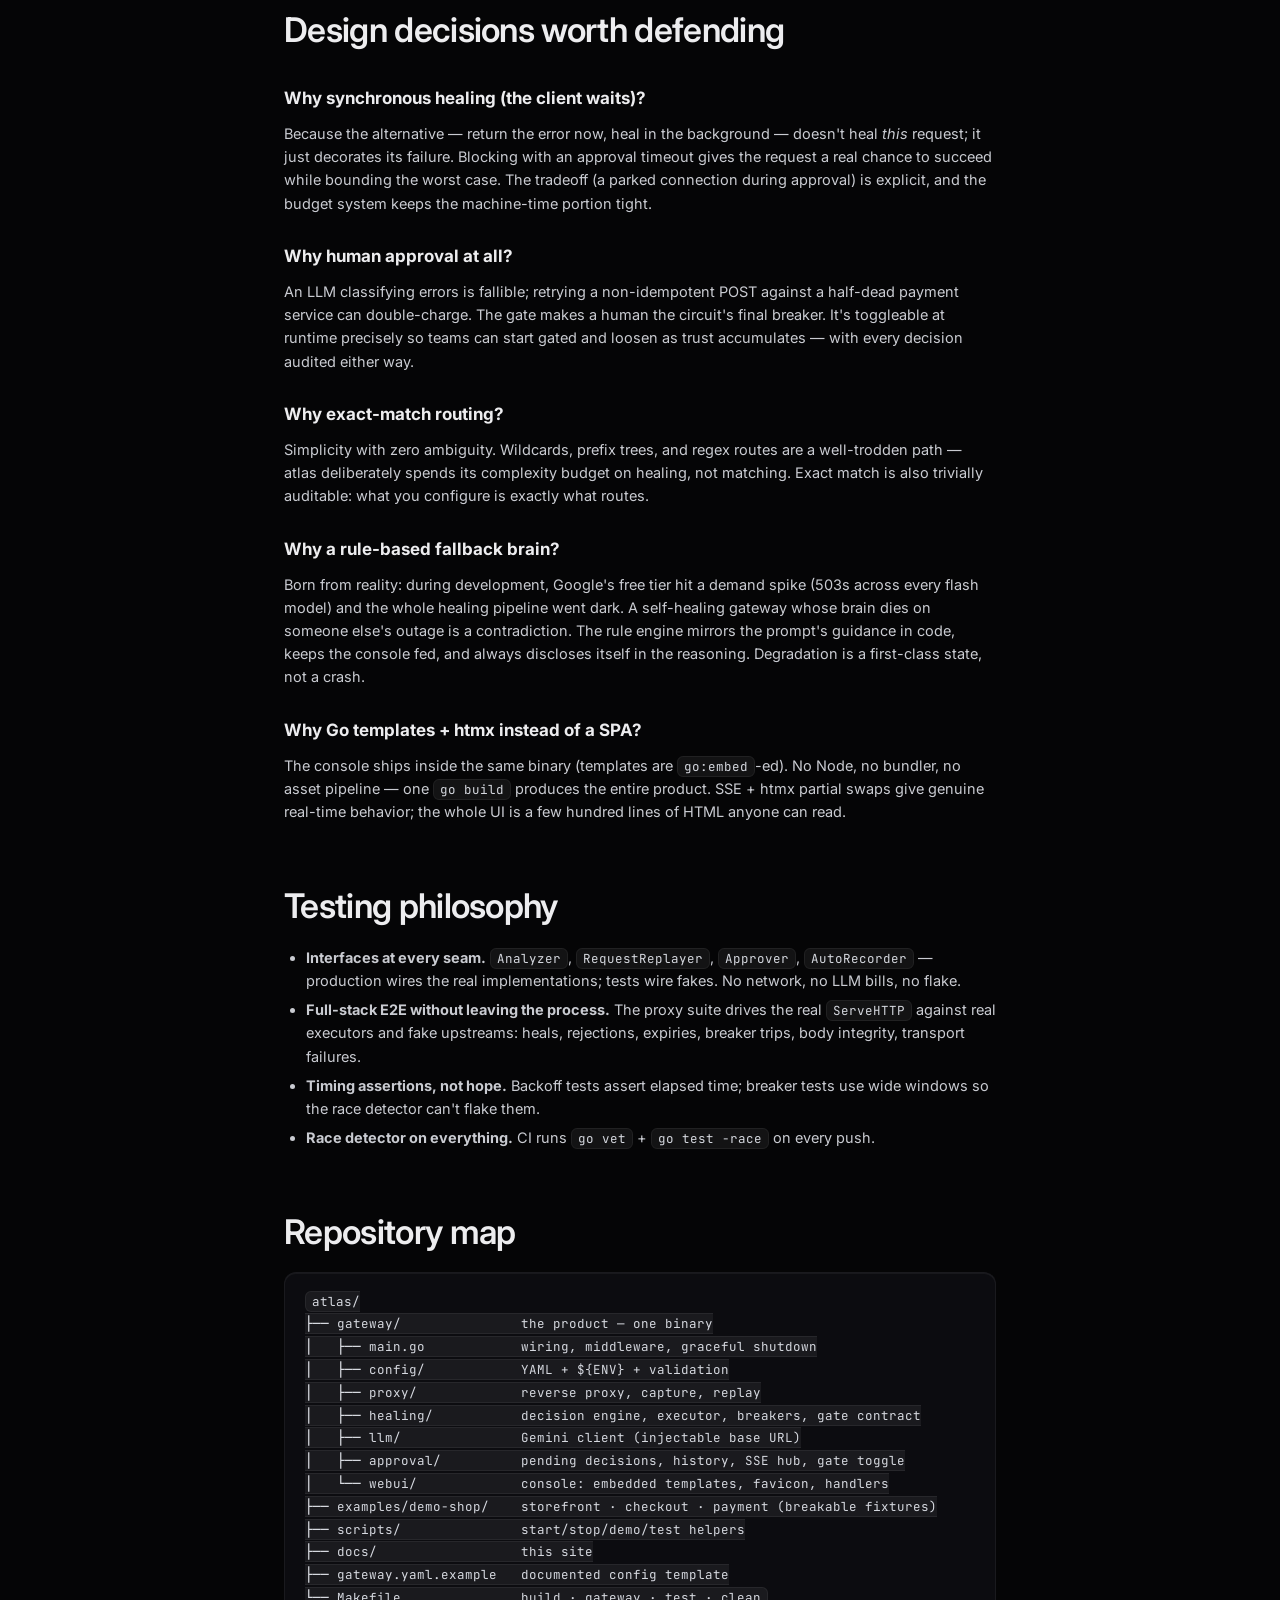
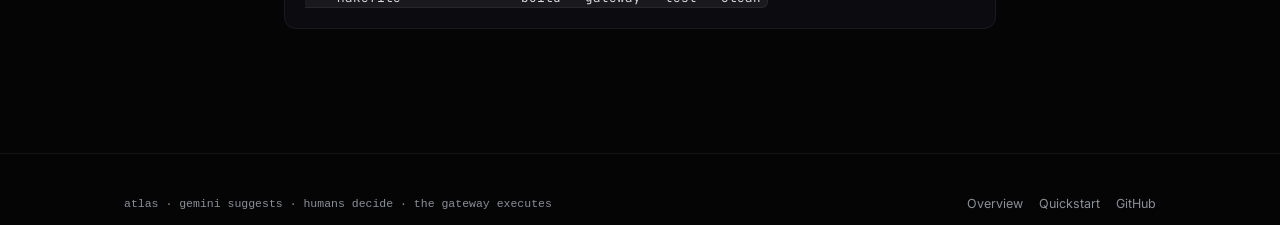
==== commit e452657b: "clean marketing copy: atlas-only brand, 30-second demo label, no emojis" ====
--- a/docs/architecture.html
+++ b/docs/architecture.html
@@ -21,7 +21,7 @@
   <div class="wrap">
     <a class="brand" href="index.html">
       <svg width="14" height="14" viewBox="0 0 14 14" aria-hidden="true"><path d="M7 0 L14 7 L7 14 L0 7 Z" fill="#5E6AD2"/></svg>
-      atlas <span class="dim">· self-healing gateway</span>
+      atlas
     </a>
     <div class="links">
       <a href="index.html">Overview</a>
@@ -46,7 +46,7 @@
     <h2>The shape of the system</h2>
     <div class="card diagram">
 <pre><code>                     ┌────────────────────────────────────────────────┐
-   client ──────────▶│                 atlas gateway :8080            │
+   client ──────────>│                 atlas gateway :8080            │
    (curl,            │                                                │
     browser,         │  correlation-ID middleware                     │
     app)             │      │                                         │
@@ -97,12 +97,12 @@
     <h2>Circuit breaker states</h2>
     <div class="card diagram">
 <pre><code>            failure #N (N = threshold)
-   CLOSED ─────────────────────────────▶ OPEN
+   CLOSED ─────────────────────────────> OPEN
      ▲                                     │  fast-fail: no LLM, no retries (~2ms)
      │  trial succeeds                     │
      │                                     ▼  reset window elapses
      └────────────────────────────── HALF-OPEN
-              trial fails ──▶ re-OPEN     │
+              trial fails ──> re-OPEN     │
                                           └─ admits exactly ONE trial request</code></pre>
     </div>
     <p>Breakers are per-upstream-URL and live in memory. Their job is threefold: protect a dying service from retry storms, protect your LLM bill from pointless analysis, and protect clients from waiting on doomed requests.</p>
